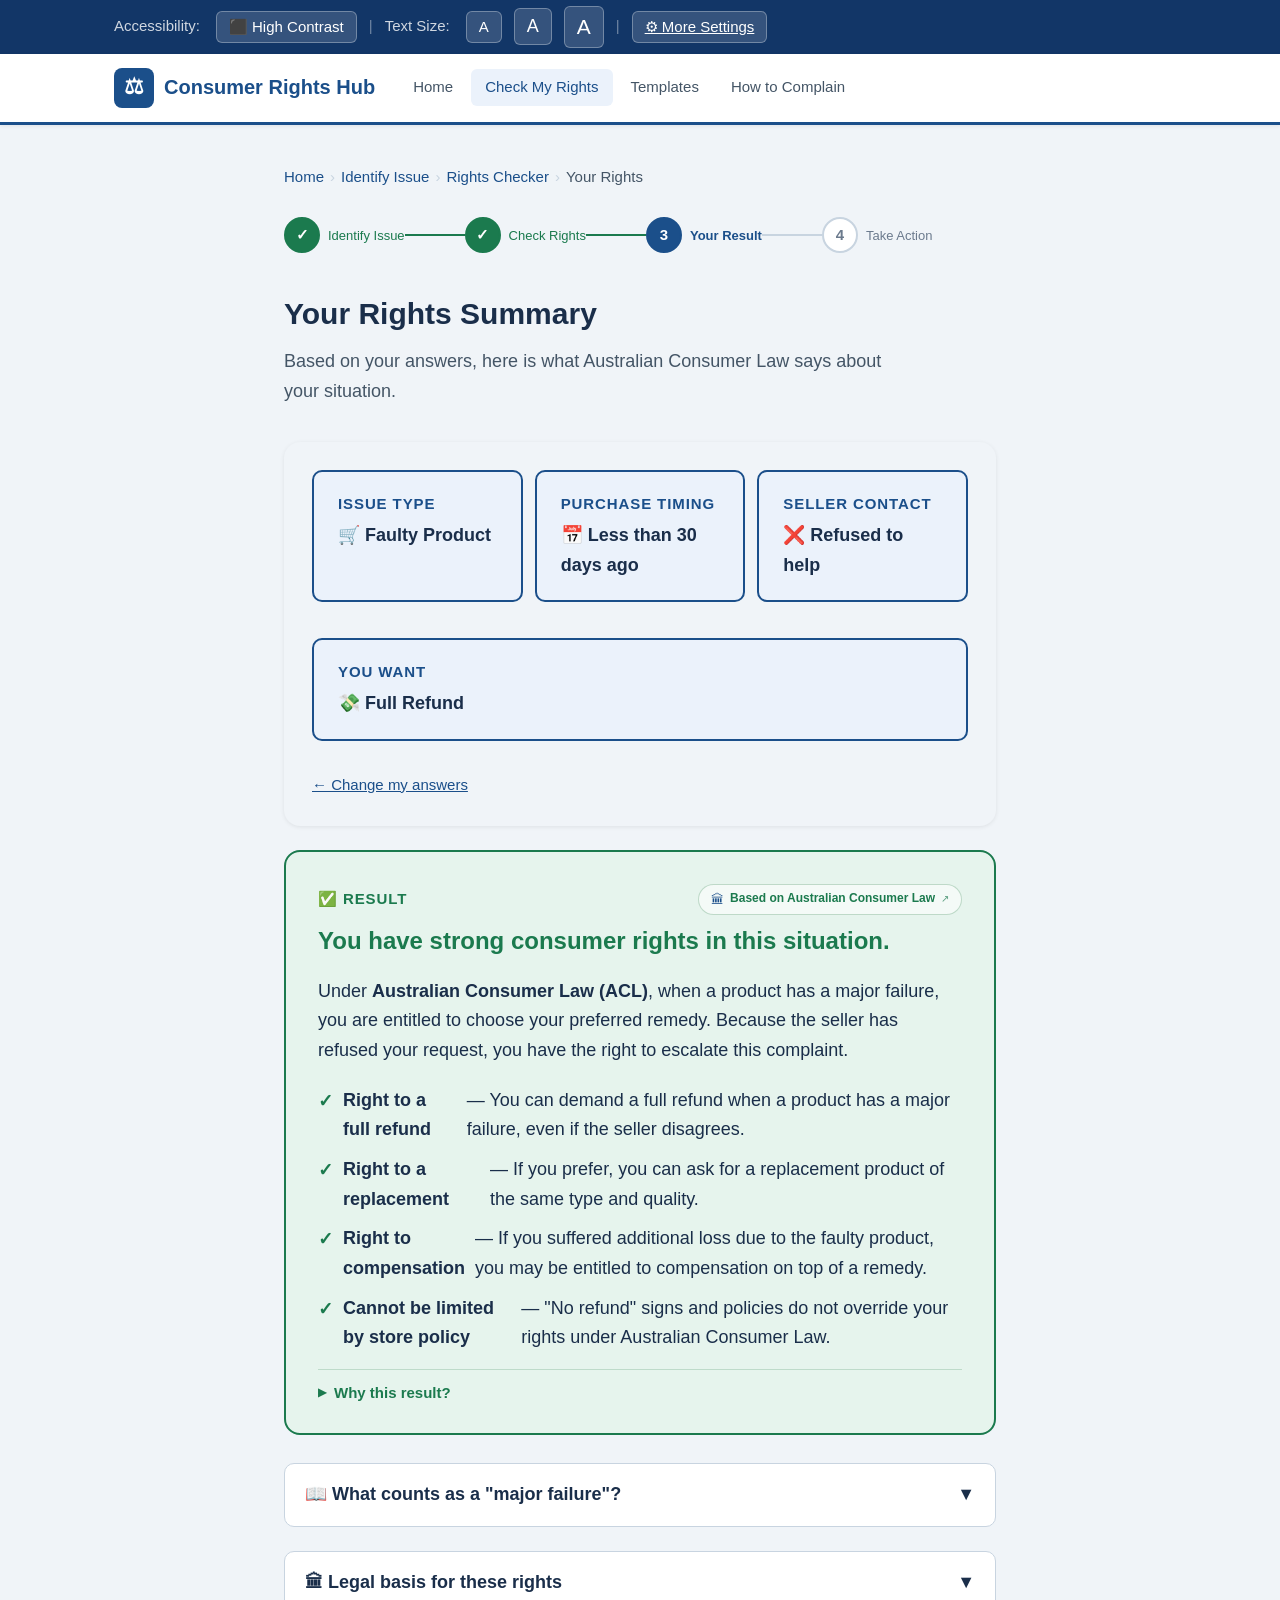
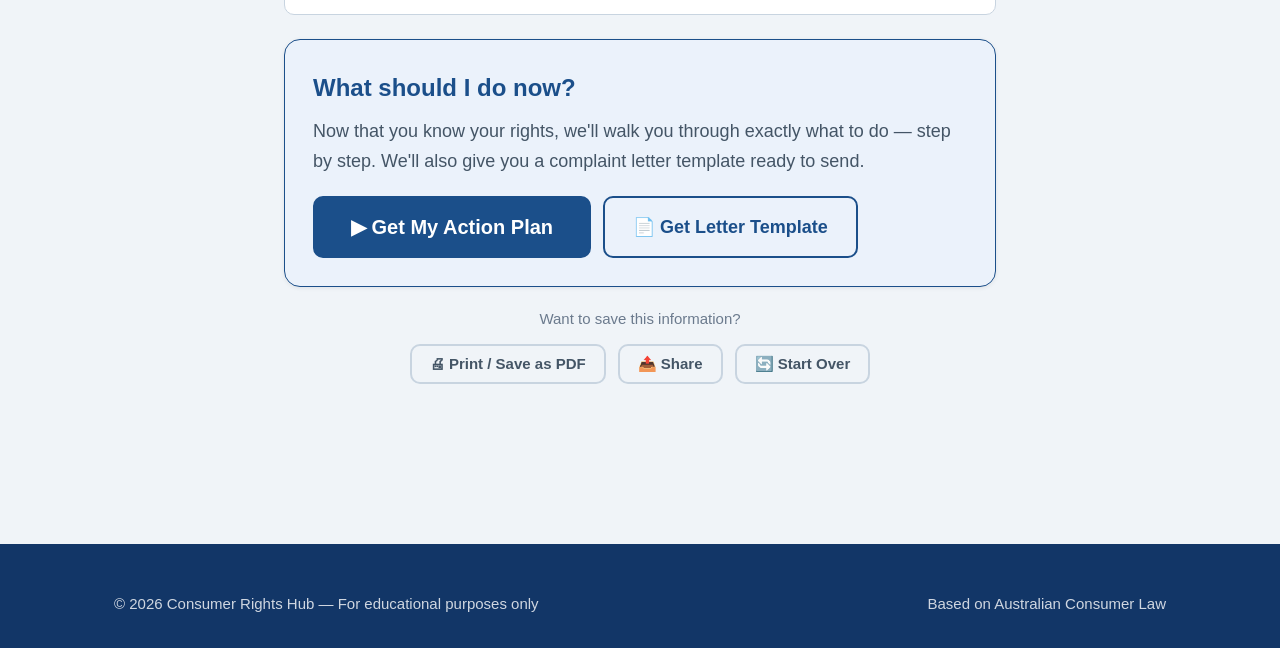
==== prototype/result.html @ 1df9ab6d "Changes to be committed: 	modified:   .DS_Store 	new file:   prototype/.DS_Store 	renamed:    access" ====
<!DOCTYPE html>
<html lang="en">
<head>
  <meta charset="UTF-8" />
  <meta name="viewport" content="width=device-width, initial-scale=1.0" />
  <title>Your Rights — Consumer Rights Hub</title>
  <link rel="stylesheet" href="css/style.css" />
</head>
<body>

<a class="skip-link" href="#main-content">Skip to main content</a>

<!-- Accessibility Bar -->
<div class="a11y-bar" role="toolbar" aria-label="Accessibility settings">
  <div class="inner">
    <span class="label">Accessibility:</span>
    <button class="a11y-btn" id="btn-contrast" onclick="toggleContrast()">⬛ High Contrast</button>
    <span class="a11y-separator" aria-hidden="true">|</span>
    <span class="label">Text Size:</span>
    <button class="a11y-btn" data-size="default" onclick="setTextSize('default')">A</button>
    <button class="a11y-btn" data-size="lg"      onclick="setTextSize('lg')" style="font-size:18px">A</button>
    <button class="a11y-btn" data-size="xl"      onclick="setTextSize('xl')" style="font-size:21px">A</button>
    <span class="a11y-separator" aria-hidden="true">|</span>
    <a class="a11y-btn" href="accessibility.html">⚙ More Settings</a>
  </div>
</div>

<!-- Header -->
<header class="site-header" role="banner">
  <div class="inner">
    <a class="site-logo" href="index.html" aria-label="Consumer Rights Hub home">
      <div class="logo-icon" aria-hidden="true">⚖</div>
      Consumer Rights Hub
    </a>
    <nav class="site-nav" role="navigation" aria-label="Main navigation">
      <a href="index.html">Home</a>
      <a href="issue-classifier.html" class="active">Check My Rights</a>
      <a href="templates.html">Templates</a>
      <a href="complaint-pathway.html">How to Complain</a>
    </nav>
  </div>
</header>

<main id="main-content">
  <div class="page-wrap narrow">

    <!-- Breadcrumb -->
    <nav class="breadcrumb" aria-label="Breadcrumb">
      <a href="index.html">Home</a>
      <span class="sep" aria-hidden="true">›</span>
      <a href="issue-classifier.html">Identify Issue</a>
      <span class="sep" aria-hidden="true">›</span>
      <a href="rights-checker.html">Rights Checker</a>
      <span class="sep" aria-hidden="true">›</span>
      <span class="current" aria-current="page">Your Rights</span>
    </nav>

    <!-- Flow Steps -->
    <div class="step-row" role="list" aria-label="Progress steps">
      <div class="step-item" role="listitem">
        <div class="step-circle done" aria-label="Step 1 completed">✓</div>
        <span class="step-label done">Identify Issue</span>
      </div>
      <div class="step-connector done" aria-hidden="true"></div>
      <div class="step-item" role="listitem">
        <div class="step-circle done" aria-label="Step 2 completed">✓</div>
        <span class="step-label done">Check Rights</span>
      </div>
      <div class="step-connector done" aria-hidden="true"></div>
      <div class="step-item" role="listitem">
        <div class="step-circle active" aria-label="Step 3, current: Your Result">3</div>
        <span class="step-label active">Your Result</span>
      </div>
      <div class="step-connector" aria-hidden="true"></div>
      <div class="step-item" role="listitem">
        <div class="step-circle" aria-label="Step 4: Take Action">4</div>
        <span class="step-label">Take Action</span>
      </div>
    </div>

    <!-- Page Title -->
    <h1 class="page-title">Your Rights Summary</h1>
    <p class="page-subtitle">Based on your answers, here is what Australian Consumer Law says about your situation.</p>

    <!-- Your Selections Summary -->
    <div class="card mb-3" style="border:none; background:var(--bg);" aria-label="Summary of your answers">
      <div style="display:flex; gap:12px; flex-wrap:wrap;">
        <div class="highlight-box" style="flex:1; min-width:160px;">
          <div class="hb-label">Issue Type</div>
          <div class="hb-value">🛒 Faulty Product</div>
        </div>
        <div class="highlight-box" style="flex:1; min-width:160px;">
          <div class="hb-label">Purchase Timing</div>
          <div class="hb-value">📅 Less than 30 days ago</div>
        </div>
        <div class="highlight-box" style="flex:1; min-width:160px;">
          <div class="hb-label">Seller Contact</div>
          <div class="hb-value">❌ Refused to help</div>
        </div>
        <div class="highlight-box" style="flex:1; min-width:160px;">
          <div class="hb-label">You Want</div>
          <div class="hb-value">💸 Full Refund</div>
        </div>
      </div>
      <p style="font-size:var(--font-sm); color:var(--text-muted); margin-top:8px;">
        <a href="rights-checker.html" style="color:var(--primary);">← Change my answers</a>
      </p>
    </div>

    <!-- Main Result Box -->
    <div class="result-box" role="region" aria-label="Your rights result">
      <div style="display:flex; align-items:center; justify-content:space-between; flex-wrap:wrap; gap:10px; margin-bottom:6px;">
        <div class="result-label" aria-hidden="true" style="margin-bottom:0;">✅ Result</div>
        <a href="https://www.accc.gov.au/consumers/consumer-rights-guarantees/repairs-replacements-refunds"
           target="_blank"
           rel="noopener noreferrer"
           aria-label="View Australian Consumer Law on the ACCC official website (opens in new tab)"
           style="display:flex; align-items:center; gap:6px; background:rgba(255,255,255,0.55); border:1px solid rgba(30,120,60,0.25); border-radius:20px; padding:4px 12px; text-decoration:none; transition: background .2s;"
           onmouseover="this.style.background='rgba(255,255,255,0.9)'"
           onmouseout="this.style.background='rgba(255,255,255,0.55)'">
          <span style="font-size:13px;">🏛</span>
          <span style="font-size:12px; font-weight:600; color:var(--success);">Based on Australian Consumer Law</span>
          <span style="font-size:10px; color:var(--success); opacity:0.7;">↗</span>
        </a>
      </div>

      <div class="result-title">You have strong consumer rights in this situation.</div>
      <p style="color:var(--text-primary); margin-bottom:20px;">
        Under <strong>Australian Consumer Law (ACL)</strong>, when a product has a major failure, you are entitled to choose your preferred remedy.
        Because the seller has refused your request, you have the right to escalate this complaint.
      </p>
      <ul class="result-rights" aria-label="Your specific rights">
        <li>
          <strong>Right to a full refund</strong> — You can demand a full refund when a product has a major failure, even if the seller disagrees.
        </li>
        <li>
          <strong>Right to a replacement</strong> — If you prefer, you can ask for a replacement product of the same type and quality.
        </li>
        <li>
          <strong>Right to compensation</strong> — If you suffered additional loss due to the faulty product, you may be entitled to compensation on top of a remedy.
        </li>
        <li>
          <strong>Cannot be limited by store policy</strong> — "No refund" signs and policies do not override your rights under Australian Consumer Law.
        </li>
      </ul>

      <!-- Why this result? -->
      <div style="margin-top:16px; border-top:1px solid rgba(30,120,60,0.2); padding-top:14px;">
        <button
          id="why-toggle"
          onclick="toggleWhy()"
          aria-expanded="false"
          aria-controls="why-body"
          style="background:none; border:none; cursor:pointer; display:flex; align-items:center; gap:8px; font-size:var(--font-sm); font-weight:600; color:var(--success); padding:0;">
          <span id="why-chevron" style="font-size:11px; transition:transform .2s;">▶</span>
          Why this result?
        </button>
        <div id="why-body" style="display:none; margin-top:12px; font-size:var(--font-sm); color:var(--text-secondary); display:none; flex-direction:column; gap:8px;">
          <p>This result is based on three things you told us:</p>
          <ul style="padding-left:18px; display:flex; flex-direction:column; gap:6px;">
            <li><strong>Recent purchase</strong> — Products bought within 30 days carry the strongest consumer protections under ACL.</li>
            <li><strong>Major failure</strong> — A product that stops working or is defective qualifies as a major failure, entitling you to choose your own remedy.</li>
            <li><strong>Seller refused</strong> — Once a business refuses a valid remedy request, you have the right to escalate to Fair Trading or a tribunal.</li>
          </ul>
          <p style="color:var(--text-muted); font-size:11px; margin-top:4px;">
            Australian Consumer Law is federal law and applies equally in every state and territory.
          </p>
        </div>
      </div>
    </div>

    <!-- What Counts as a "Major Failure"? Accordion -->
    <div class="accordion-item mb-3">
      <div class="accordion-header" tabindex="0" role="button" aria-expanded="false" aria-controls="accordion-major">
        <span>📖 What counts as a "major failure"?</span>
        <span class="chevron" aria-hidden="true">▼</span>
      </div>
      <div class="accordion-body" id="accordion-major">
        <p style="margin-bottom:12px;">Under Australian Consumer Law, a product has a <strong>major failure</strong> if:</p>
        <ul style="padding-left:20px; display:flex; flex-direction:column; gap:8px; color:var(--text-secondary);">
          <li>A reasonable person would not have bought it if they knew about the problem</li>
          <li>It is significantly different from the description or sample</li>
          <li>It is substantially unfit for its purpose and cannot easily be fixed</li>
          <li>It is unsafe</li>
        </ul>
        <p style="margin-top:12px; color:var(--text-muted); font-size:var(--font-sm);">
          Source: Competition and Consumer Act 2010, Schedule 2, Section 260
        </p>
      </div>
    </div>

    <!-- Legal Source Reference -->
    <div class="accordion-item mb-3">
      <div class="accordion-header" tabindex="0" role="button" aria-expanded="false" aria-controls="accordion-legal">
        <span>🏛 Legal basis for these rights</span>
        <span class="chevron" aria-hidden="true">▼</span>
      </div>
      <div class="accordion-body" id="accordion-legal">
        <p style="margin-bottom:12px;">Your rights come from the following legislation:</p>
        <ul style="padding-left:20px; display:flex; flex-direction:column; gap:8px; color:var(--text-secondary);">
          <li><strong>Australian Consumer Law (ACL)</strong> — Consumer guarantees for goods: Sections 51–64</li>
          <li><strong>Remedy rights:</strong> Sections 259–267 — Right to repair, replacement, or refund</li>
          <li><strong>No exclusion of consumer guarantees</strong> — Section 64A: Any term purporting to limit or exclude ACL rights is void</li>
        </ul>
        <div class="alert alert-info mt-3" role="note">
          <div class="alert-icon" aria-hidden="true">ℹ️</div>
          <div class="alert-body">
            <p>This is general information. For specific legal advice, contact the <strong>ACCC</strong>, your state's <strong>Fair Trading office</strong>, or a qualified lawyer.</p>
          </div>
        </div>
      </div>
    </div>

    <!-- What to Do Next CTA -->
    <div class="card" style="background: var(--primary-light); border-color: var(--primary);" role="region" aria-label="Next steps prompt">
      <h2 style="font-size:var(--font-xl); font-weight:700; margin-bottom:10px; color:var(--primary);">
        What should I do now?
      </h2>
      <p style="margin-bottom:20px; color:var(--text-secondary);">
        Now that you know your rights, we'll walk you through exactly what to do — step by step. We'll also give you a complaint letter template ready to send.
      </p>
      <div class="flex-gap">
        <a href="action.html" class="btn btn-primary btn-lg">
          ▶ Get My Action Plan
        </a>
        <a href="templates.html" class="btn btn-outline">
          📄 Get Letter Template
        </a>
      </div>
    </div>

    <!-- Share / Save -->
    <div style="margin-top:20px; text-align:center;">
      <p style="color:var(--text-muted); font-size:var(--font-sm); margin-bottom:12px;">Want to save this information?</p>
      <div class="flex-gap" style="justify-content:center;">
        <button class="btn btn-ghost btn-sm" onclick="window.print()" aria-label="Print this page">🖨 Print / Save as PDF</button>
        <button class="btn btn-ghost btn-sm" aria-label="Share this result">📤 Share</button>
        <a href="issue-classifier.html" class="btn btn-ghost btn-sm" aria-label="Start over with a new issue">🔄 Start Over</a>
      </div>
    </div>

  </div>
</main>

<!-- Footer -->
<footer class="site-footer" role="contentinfo">
  <div class="inner">
    <div class="footer-bottom" style="border-top:none;padding-top:0;">
      <span>© 2026 Consumer Rights Hub — For educational purposes only</span>
      <span>Based on Australian Consumer Law</span>
    </div>
  </div>
</footer>

<script src="js/main.js"></script>
<script>
  function toggleWhy() {
    const body    = document.getElementById('why-body');
    const chevron = document.getElementById('why-chevron');
    const btn     = document.getElementById('why-toggle');
    const open    = body.style.display === 'flex';
    body.style.display    = open ? 'none' : 'flex';
    chevron.style.transform = open ? 'rotate(0deg)' : 'rotate(90deg)';
    btn.setAttribute('aria-expanded', String(!open));
  }
</script>
</body>
</html>
---- prototype/css/style.css ----
/* ============================================================
   Consumer Rights Hub — Shared Design System
   COMP9511 Assignment 2 Prototype
   ============================================================ */

/* ---------- CSS Variables (Default Theme) ---------- */
:root {
  --primary:         #1B4F8A;
  --primary-dark:    #123667;
  --primary-light:   #EBF2FB;
  --success:         #1B7A4E;
  --success-light:   #E6F4ED;
  --warning:         #C85000;
  --warning-light:   #FFF3E6;
  --error:           #C62828;
  --error-light:     #FFEBEE;
  --accent:          #F4A600;

  --text-primary:    #1A2E4A;
  --text-secondary:  #445566;
  --text-muted:      #6B7A8D;
  --border:          #C8D4E0;
  --bg:              #F0F4F8;
  --bg-card:         #FFFFFF;
  --white:           #FFFFFF;

  --radius:          10px;
  --radius-lg:       16px;
  --shadow-sm:       0 1px 4px rgba(0,0,0,.08);
  --shadow-md:       0 4px 16px rgba(0,0,0,.10);
  --shadow-lg:       0 8px 32px rgba(0,0,0,.12);

  --font-base:       18px;
  --font-sm:         15px;
  --font-lg:         20px;
  --font-xl:         24px;
  --font-2xl:        30px;
  --font-3xl:        38px;

  --transition:      .2s ease;
}

/* ---------- High Contrast Theme ---------- */
body.high-contrast {
  --primary:         #003080;
  --primary-dark:    #001A50;
  --primary-light:   #C5D8FF;
  --success:         #005A30;
  --success-light:   #B6E6CC;
  --text-primary:    #000000;
  --text-secondary:  #111111;
  --text-muted:      #333333;
  --border:          #000000;
  --bg:              #FFFFFF;
  --bg-card:         #FFFFFF;
}

/* ---------- Large Text Theme ---------- */
body.text-lg {
  --font-base:  21px;
  --font-sm:    18px;
  --font-lg:    23px;
  --font-xl:    27px;
  --font-2xl:   34px;
  --font-3xl:   44px;
}

body.text-xl {
  --font-base:  25px;
  --font-sm:    21px;
  --font-lg:    27px;
  --font-xl:    32px;
  --font-2xl:   40px;
  --font-3xl:   52px;
}

/* ---------- Reset & Base ---------- */
*, *::before, *::after { box-sizing: border-box; margin: 0; padding: 0; }

body {
  font-family: -apple-system, BlinkMacSystemFont, 'Segoe UI', Roboto,
               'Helvetica Neue', Arial, sans-serif;
  font-size: var(--font-base);
  line-height: 1.65;
  color: var(--text-primary);
  background: var(--bg);
}

a { color: var(--primary); text-decoration: underline; }
a:hover { color: var(--primary-dark); }
a:focus-visible {
  outline: 3px solid var(--accent);
  outline-offset: 3px;
  border-radius: 3px;
}

img { max-width: 100%; display: block; }

/* ---------- Accessibility Bar ---------- */
.a11y-bar {
  background: var(--primary-dark);
  color: #fff;
  font-size: var(--font-sm);
  padding: 6px 0;
}
.a11y-bar .inner {
  max-width: 1100px;
  margin: 0 auto;
  padding: 0 24px;
  display: flex;
  align-items: center;
  gap: 12px;
  flex-wrap: wrap;
}
.a11y-bar .label { opacity: .8; margin-right: 4px; }
.a11y-bar .spacer { flex: 1; }

.a11y-btn {
  background: rgba(255,255,255,.15);
  border: 1px solid rgba(255,255,255,.3);
  color: #fff;
  border-radius: 6px;
  padding: 3px 12px;
  cursor: pointer;
  font-size: var(--font-sm);
  transition: background var(--transition);
  line-height: 1.6;
}
.a11y-btn:hover, .a11y-btn.active { background: rgba(255,255,255,.30); }
.a11y-btn:focus-visible {
  outline: 2px solid var(--accent);
  outline-offset: 2px;
}
.a11y-separator { color: rgba(255,255,255,.4); }

/* ---------- Header / Nav ---------- */
.site-header {
  background: var(--white);
  border-bottom: 3px solid var(--primary);
  box-shadow: var(--shadow-sm);
  position: sticky;
  top: 0;
  z-index: 100;
}
.site-header .inner {
  max-width: 1100px;
  margin: 0 auto;
  padding: 0 24px;
  display: flex;
  align-items: center;
  height: 68px;
  gap: 24px;
}
.site-logo {
  display: flex;
  align-items: center;
  gap: 10px;
  text-decoration: none;
  color: var(--primary);
  font-weight: 700;
  font-size: var(--font-lg);
  flex-shrink: 0;
}
.site-logo .logo-icon {
  width: 40px;
  height: 40px;
  background: var(--primary);
  border-radius: 8px;
  display: flex;
  align-items: center;
  justify-content: center;
  color: white;
  font-size: 22px;
  font-weight: 900;
}
.site-nav {
  display: flex;
  align-items: center;
  gap: 4px;
  flex: 1;
}
.site-nav a {
  text-decoration: none;
  color: var(--text-secondary);
  font-size: var(--font-sm);
  padding: 6px 14px;
  border-radius: 6px;
  transition: all var(--transition);
  font-weight: 500;
}
.site-nav a:hover, .site-nav a.active {
  background: var(--primary-light);
  color: var(--primary);
}
.header-cta {
  background: var(--primary);
  color: #fff !important;
  border-radius: 8px;
  padding: 9px 20px !important;
  font-weight: 600 !important;
  font-size: var(--font-sm) !important;
  transition: background var(--transition) !important;
}
.header-cta:hover { background: var(--primary-dark) !important; }

/* ---------- Page Layout ---------- */
.page-wrap {
  max-width: 1100px;
  margin: 0 auto;
  padding: 40px 24px 80px;
}
.page-wrap.narrow { max-width: 760px; }

/* ---------- Breadcrumb ---------- */
.breadcrumb {
  display: flex;
  align-items: center;
  gap: 6px;
  font-size: var(--font-sm);
  color: var(--text-muted);
  margin-bottom: 28px;
  flex-wrap: wrap;
}
.breadcrumb a { color: var(--primary); text-decoration: none; }
.breadcrumb a:hover { text-decoration: underline; }
.breadcrumb .sep { color: var(--border); }
.breadcrumb .current { color: var(--text-secondary); font-weight: 500; }

/* ---------- Page Title ---------- */
.page-title { font-size: var(--font-2xl); font-weight: 700; color: var(--text-primary); margin-bottom: 8px; }
.page-subtitle { font-size: var(--font-base); color: var(--text-secondary); margin-bottom: 36px; max-width: 600px; }

/* ---------- Buttons ---------- */
.btn {
  display: inline-flex;
  align-items: center;
  gap: 8px;
  font-size: var(--font-base);
  font-weight: 600;
  padding: 13px 28px;
  border-radius: var(--radius);
  border: 2px solid transparent;
  cursor: pointer;
  text-decoration: none;
  transition: all var(--transition);
  line-height: 1.3;
}
.btn:focus-visible { outline: 3px solid var(--accent); outline-offset: 3px; }

.btn-primary {
  background: var(--primary);
  color: #fff;
  border-color: var(--primary);
}
.btn-primary:hover { background: var(--primary-dark); border-color: var(--primary-dark); color: #fff; }

.btn-success {
  background: var(--success);
  color: #fff;
  border-color: var(--success);
}
.btn-success:hover { background: #145D3A; border-color: #145D3A; color: #fff; }

.btn-outline {
  background: transparent;
  color: var(--primary);
  border-color: var(--primary);
}
.btn-outline:hover { background: var(--primary-light); color: var(--primary-dark); }

.btn-ghost {
  background: transparent;
  color: var(--text-secondary);
  border-color: var(--border);
}
.btn-ghost:hover { background: var(--bg); color: var(--text-primary); }

.btn-lg { padding: 16px 36px; font-size: var(--font-lg); }
.btn-sm { padding: 8px 18px; font-size: var(--font-sm); }
.btn-full { width: 100%; justify-content: center; }

/* ---------- Cards ---------- */
.card {
  background: var(--bg-card);
  border: 1px solid var(--border);
  border-radius: var(--radius-lg);
  padding: 28px;
  box-shadow: var(--shadow-sm);
}
.card-hover {
  cursor: pointer;
  transition: all var(--transition);
}
.card-hover:hover {
  border-color: var(--primary);
  box-shadow: var(--shadow-md);
  transform: translateY(-2px);
}
.card-hover:focus-within {
  outline: 3px solid var(--accent);
  border-color: var(--primary);
}

/* ---------- Grid ---------- */
.grid-2 { display: grid; grid-template-columns: repeat(2, 1fr); gap: 20px; }
.grid-3 { display: grid; grid-template-columns: repeat(3, 1fr); gap: 20px; }
.grid-4 { display: grid; grid-template-columns: repeat(4, 1fr); gap: 20px; }

@media (max-width: 900px) {
  .grid-4 { grid-template-columns: repeat(2, 1fr); }
  .grid-3 { grid-template-columns: repeat(2, 1fr); }
}
@media (max-width: 600px) {
  .grid-4, .grid-3, .grid-2 { grid-template-columns: 1fr; }
}

/* ---------- Progress Bar ---------- */
.progress-wrap {
  margin-bottom: 36px;
}
.progress-label {
  display: flex;
  justify-content: space-between;
  font-size: var(--font-sm);
  color: var(--text-muted);
  margin-bottom: 8px;
}
.progress-track {
  height: 8px;
  background: var(--border);
  border-radius: 99px;
  overflow: hidden;
}
.progress-fill {
  height: 100%;
  background: var(--primary);
  border-radius: 99px;
  transition: width .4s ease;
}

/* ---------- Step Indicators ---------- */
.step-row {
  display: flex;
  align-items: center;
  gap: 0;
  margin-bottom: 36px;
  overflow-x: auto;
}
.step-item {
  display: flex;
  align-items: center;
  gap: 8px;
  flex-shrink: 0;
}
.step-circle {
  width: 36px;
  height: 36px;
  border-radius: 50%;
  border: 2px solid var(--border);
  background: var(--white);
  display: flex;
  align-items: center;
  justify-content: center;
  font-weight: 700;
  font-size: var(--font-sm);
  color: var(--text-muted);
  transition: all var(--transition);
  flex-shrink: 0;
}
.step-circle.done {
  background: var(--success);
  border-color: var(--success);
  color: white;
}
.step-circle.active {
  background: var(--primary);
  border-color: var(--primary);
  color: white;
}
.step-label { font-size: 13px; color: var(--text-muted); font-weight: 500; white-space: nowrap; }
.step-label.active { color: var(--primary); font-weight: 600; }
.step-label.done { color: var(--success); }
.step-connector {
  flex: 1;
  height: 2px;
  background: var(--border);
  min-width: 24px;
  max-width: 60px;
}
.step-connector.done { background: var(--success); }

/* ---------- Radio / Choice Cards ---------- */
.choice-list { display: flex; flex-direction: column; gap: 12px; }

.choice-item {
  display: flex;
  align-items: flex-start;
  gap: 16px;
  background: var(--white);
  border: 2px solid var(--border);
  border-radius: var(--radius);
  padding: 16px 20px;
  cursor: pointer;
  transition: all var(--transition);
}
.choice-item:hover { border-color: var(--primary); background: var(--primary-light); }
.choice-item.selected {
  border-color: var(--primary);
  background: var(--primary-light);
}
.choice-item input[type="radio"] {
  margin-top: 3px;
  width: 20px;
  height: 20px;
  accent-color: var(--primary);
  cursor: pointer;
  flex-shrink: 0;
}
.choice-text .title { font-weight: 600; color: var(--text-primary); }
.choice-text .desc { font-size: var(--font-sm); color: var(--text-secondary); margin-top: 2px; }

/* ---------- Issue Category Cards ---------- */
.issue-card {
  background: var(--white);
  border: 2px solid var(--border);
  border-radius: var(--radius-lg);
  padding: 28px 20px;
  text-align: center;
  cursor: pointer;
  transition: all var(--transition);
  text-decoration: none;
  color: var(--text-primary);
  display: flex;
  flex-direction: column;
  align-items: center;
  gap: 12px;
}
.issue-card:hover {
  border-color: var(--primary);
  box-shadow: var(--shadow-md);
  transform: translateY(-3px);
  color: var(--primary);
}
.issue-card.selected {
  border-color: var(--primary);
  background: var(--primary-light);
}
.issue-card .icon {
  font-size: 40px;
  line-height: 1;
}
.issue-card .name { font-weight: 700; font-size: var(--font-base); }
.issue-card .hint { font-size: var(--font-sm); color: var(--text-muted); line-height: 1.4; }

/* ---------- Alert / Notice Boxes ---------- */
.alert {
  border-radius: var(--radius);
  padding: 16px 20px;
  display: flex;
  gap: 14px;
  align-items: flex-start;
}
.alert-icon { font-size: 22px; flex-shrink: 0; line-height: 1.3; }
.alert-body .alert-title { font-weight: 700; margin-bottom: 4px; }
.alert-info    { background: var(--primary-light); border: 1px solid #B0CAF0; color: var(--primary-dark); }
.alert-success { background: var(--success-light); border: 1px solid #A8D8B8; color: #0D4A2E; }
.alert-warning { background: var(--warning-light); border: 1px solid #F5C890; color: #7A2E00; }
.alert-error   { background: var(--error-light);   border: 1px solid #F5A8A8; color: #7A0000; }

/* ---------- Result / Summary Box ---------- */
.result-box {
  background: var(--success-light);
  border: 2px solid var(--success);
  border-radius: var(--radius-lg);
  padding: 32px;
  margin-bottom: 28px;
}
.result-box .result-label {
  font-size: var(--font-sm);
  font-weight: 700;
  text-transform: uppercase;
  letter-spacing: .06em;
  color: var(--success);
  margin-bottom: 8px;
}
.result-box .result-title {
  font-size: var(--font-xl);
  font-weight: 700;
  color: var(--success);
  margin-bottom: 16px;
}
.result-box .result-rights { list-style: none; display: flex; flex-direction: column; gap: 10px; }
.result-box .result-rights li {
  display: flex;
  gap: 10px;
  align-items: flex-start;
  color: var(--text-primary);
}
.result-box .result-rights li::before {
  content: "✓";
  color: var(--success);
  font-weight: 700;
  font-size: 18px;
  flex-shrink: 0;
  margin-top: 1px;
}

/* ---------- Action Steps ---------- */
.action-steps { display: flex; flex-direction: column; gap: 20px; }
.action-step {
  display: flex;
  gap: 20px;
  background: var(--white);
  border: 1px solid var(--border);
  border-radius: var(--radius-lg);
  padding: 24px;
  position: relative;
}
.action-step.current { border-color: var(--primary); border-width: 2px; }
.action-step.done { border-color: var(--success); opacity: .75; }
.step-num {
  width: 44px;
  height: 44px;
  background: var(--primary);
  color: white;
  font-size: var(--font-lg);
  font-weight: 700;
  border-radius: 50%;
  display: flex;
  align-items: center;
  justify-content: center;
  flex-shrink: 0;
}
.action-step.done .step-num { background: var(--success); }
.step-body { flex: 1; }
.step-body h3 { font-size: var(--font-lg); font-weight: 700; margin-bottom: 6px; }
.step-body p { color: var(--text-secondary); margin-bottom: 14px; }
.step-tag {
  display: inline-block;
  font-size: 12px;
  font-weight: 700;
  text-transform: uppercase;
  letter-spacing: .05em;
  padding: 3px 10px;
  border-radius: 99px;
  margin-bottom: 10px;
}
.step-tag.recommended { background: #FFF3CD; color: #7A4F00; }
.step-tag.required    { background: var(--primary-light); color: var(--primary); }
.step-tag.completed   { background: var(--success-light); color: var(--success); }

/* ---------- Template Cards ---------- */
.template-card {
  background: var(--white);
  border: 1px solid var(--border);
  border-radius: var(--radius-lg);
  overflow: hidden;
  transition: all var(--transition);
}
.template-card:hover { box-shadow: var(--shadow-md); transform: translateY(-2px); }
.template-preview {
  background: #F8F9FA;
  border-bottom: 1px solid var(--border);
  padding: 24px;
  min-height: 140px;
  display: flex;
  align-items: center;
  justify-content: center;
}
.template-preview .doc-lines { width: 100%; }
.doc-line {
  height: 10px;
  background: #D0D8E0;
  border-radius: 4px;
  margin-bottom: 8px;
}
.doc-line.title { height: 14px; width: 60%; background: #B0BCC8; }
.doc-line.short { width: 45%; }
.doc-line.mid { width: 72%; }
.template-info { padding: 20px; }
.template-info h3 { font-size: var(--font-base); font-weight: 700; margin-bottom: 6px; }
.template-info p { font-size: var(--font-sm); color: var(--text-secondary); margin-bottom: 16px; }
.template-actions { display: flex; gap: 10px; }

/* ---------- Timeline / Pathway ---------- */
.pathway { display: flex; flex-direction: column; gap: 0; position: relative; }
.pathway::before {
  content: '';
  position: absolute;
  left: 27px;
  top: 54px;
  bottom: 54px;
  width: 2px;
  background: var(--border);
  z-index: 0;
}
.pathway-step {
  display: flex;
  gap: 20px;
  position: relative;
  z-index: 1;
  margin-bottom: 12px;
}
.pathway-icon {
  width: 56px;
  height: 56px;
  border-radius: 50%;
  border: 3px solid var(--primary);
  background: var(--white);
  display: flex;
  align-items: center;
  justify-content: center;
  font-size: 24px;
  flex-shrink: 0;
  z-index: 1;
}
.pathway-icon.active { background: var(--primary); }
.pathway-content {
  flex: 1;
  background: var(--white);
  border: 1px solid var(--border);
  border-radius: var(--radius-lg);
  overflow: hidden;
  margin-bottom: 28px;
}
.pathway-header {
  padding: 18px 24px;
  display: flex;
  align-items: center;
  justify-content: space-between;
  cursor: pointer;
  gap: 12px;
}
.pathway-header:hover { background: var(--bg); }
.pathway-header h3 { font-size: var(--font-lg); font-weight: 700; }
.pathway-body { padding: 0 24px 24px; border-top: 1px solid var(--border); }
.pathway-body.hidden { display: none; }

/* ---------- Accordion ---------- */
.accordion-item {
  background: var(--white);
  border: 1px solid var(--border);
  border-radius: var(--radius);
  overflow: hidden;
  margin-bottom: 10px;
}
.accordion-header {
  padding: 16px 20px;
  cursor: pointer;
  display: flex;
  justify-content: space-between;
  align-items: center;
  font-weight: 600;
  transition: background var(--transition);
}
.accordion-header:hover { background: var(--bg); }
.accordion-header .chevron { font-size: 18px; transition: transform var(--transition); }
.accordion-header.open .chevron { transform: rotate(180deg); }
.accordion-body { padding: 0 20px 20px; display: none; }
.accordion-body.open { display: block; }

/* ---------- Accessibility Settings Page ---------- */
.settings-section { margin-bottom: 36px; }
.settings-section h2 {
  font-size: var(--font-lg);
  font-weight: 700;
  margin-bottom: 16px;
  padding-bottom: 10px;
  border-bottom: 2px solid var(--border);
}
.setting-row {
  display: flex;
  align-items: center;
  justify-content: space-between;
  padding: 16px 0;
  border-bottom: 1px solid var(--bg);
  gap: 20px;
}
.setting-label { font-weight: 600; }
.setting-desc { font-size: var(--font-sm); color: var(--text-muted); margin-top: 2px; }
.toggle-switch {
  position: relative;
  display: inline-block;
  width: 52px;
  height: 28px;
  flex-shrink: 0;
}
.toggle-switch input { opacity: 0; width: 0; height: 0; }
.toggle-slider {
  position: absolute;
  cursor: pointer;
  inset: 0;
  background: var(--border);
  border-radius: 99px;
  transition: .3s;
}
.toggle-slider::before {
  content: '';
  position: absolute;
  width: 20px;
  height: 20px;
  left: 4px;
  bottom: 4px;
  background: white;
  border-radius: 50%;
  transition: .3s;
}
.toggle-switch input:checked + .toggle-slider { background: var(--primary); }
.toggle-switch input:checked + .toggle-slider::before { transform: translateX(24px); }
.font-size-btns { display: flex; gap: 8px; }
.font-size-btn {
  padding: 6px 16px;
  border: 2px solid var(--border);
  border-radius: 8px;
  background: var(--white);
  cursor: pointer;
  font-weight: 600;
  transition: all var(--transition);
}
.font-size-btn.active, .font-size-btn:hover {
  border-color: var(--primary);
  background: var(--primary-light);
  color: var(--primary);
}

/* ---------- Hero (Homepage) ---------- */
.hero {
  background: linear-gradient(135deg, var(--primary-dark) 0%, var(--primary) 100%);
  color: white;
  padding: 72px 0 60px;
  margin-bottom: 0;
}
.hero .inner { max-width: 1100px; margin: 0 auto; padding: 0 24px; }
.hero-eyebrow {
  font-size: var(--font-sm);
  font-weight: 700;
  text-transform: uppercase;
  letter-spacing: .1em;
  opacity: .8;
  margin-bottom: 16px;
}
.hero h1 {
  font-size: var(--font-3xl);
  font-weight: 800;
  line-height: 1.15;
  margin-bottom: 20px;
  max-width: 640px;
}
.hero .sub {
  font-size: var(--font-lg);
  opacity: .9;
  max-width: 520px;
  margin-bottom: 36px;
  line-height: 1.55;
}
.hero-actions { display: flex; gap: 14px; flex-wrap: wrap; }
.btn-hero-primary {
  background: #fff;
  color: var(--primary);
  font-size: var(--font-base);
  font-weight: 700;
  padding: 15px 32px;
  border-radius: var(--radius);
  text-decoration: none;
  border: 2px solid transparent;
  transition: all var(--transition);
  display: inline-flex;
  align-items: center;
  gap: 8px;
}
.btn-hero-primary:hover { background: var(--primary-light); }
.btn-hero-outline {
  background: transparent;
  color: #fff;
  font-size: var(--font-base);
  font-weight: 600;
  padding: 15px 32px;
  border-radius: var(--radius);
  text-decoration: none;
  border: 2px solid rgba(255,255,255,.5);
  transition: all var(--transition);
  display: inline-flex;
  align-items: center;
  gap: 8px;
}
.btn-hero-outline:hover { border-color: white; background: rgba(255,255,255,.1); }

/* ---------- Section ---------- */
.section { padding: 56px 0; }
.section-inner { max-width: 1100px; margin: 0 auto; padding: 0 24px; }
.section-title { font-size: var(--font-xl); font-weight: 700; margin-bottom: 8px; }
.section-sub { font-size: var(--font-base); color: var(--text-secondary); margin-bottom: 36px; }
.section-bg { background: var(--white); }

/* ---------- How It Works ---------- */
.how-step { text-align: center; padding: 8px 16px; }
.how-step .num {
  width: 56px;
  height: 56px;
  background: var(--primary);
  color: white;
  font-size: var(--font-xl);
  font-weight: 800;
  border-radius: 50%;
  display: flex;
  align-items: center;
  justify-content: center;
  margin: 0 auto 16px;
}
.how-step h3 { font-size: var(--font-base); font-weight: 700; margin-bottom: 6px; }
.how-step p { font-size: var(--font-sm); color: var(--text-secondary); line-height: 1.55; }

/* ---------- Trust Bar ---------- */
.trust-bar {
  background: var(--white);
  border: 1px solid var(--border);
  border-radius: var(--radius);
  padding: 16px 24px;
  display: flex;
  align-items: center;
  gap: 16px;
  flex-wrap: wrap;
}
.trust-badge {
  display: flex;
  align-items: center;
  gap: 8px;
  font-size: var(--font-sm);
  color: var(--text-muted);
}
.trust-badge .icon { font-size: 20px; }
.trust-divider { width: 1px; height: 24px; background: var(--border); }

/* ---------- Tag / Chip ---------- */
.tag {
  display: inline-block;
  font-size: 13px;
  padding: 3px 12px;
  border-radius: 99px;
  font-weight: 600;
}
.tag-primary { background: var(--primary-light); color: var(--primary); }
.tag-success { background: var(--success-light); color: var(--success); }
.tag-warning { background: var(--warning-light); color: var(--warning); }

/* ---------- Footer ---------- */
.site-footer {
  background: var(--primary-dark);
  color: rgba(255,255,255,.8);
  padding: 48px 0 32px;
  margin-top: 80px;
}
.site-footer .inner {
  max-width: 1100px;
  margin: 0 auto;
  padding: 0 24px;
}
.footer-grid {
  display: grid;
  grid-template-columns: 2fr 1fr 1fr 1fr;
  gap: 40px;
  margin-bottom: 40px;
}
.footer-brand h2 { color: white; font-size: var(--font-lg); margin-bottom: 10px; }
.footer-brand p { font-size: var(--font-sm); line-height: 1.7; }
.footer-col h3 { color: white; font-size: var(--font-sm); font-weight: 700; text-transform: uppercase; letter-spacing: .05em; margin-bottom: 14px; }
.footer-col a {
  display: block;
  color: rgba(255,255,255,.7);
  font-size: var(--font-sm);
  text-decoration: none;
  margin-bottom: 8px;
  transition: color var(--transition);
}
.footer-col a:hover { color: white; }
.footer-bottom {
  border-top: 1px solid rgba(255,255,255,.15);
  padding-top: 24px;
  display: flex;
  justify-content: space-between;
  align-items: center;
  flex-wrap: wrap;
  gap: 12px;
  font-size: var(--font-sm);
}

@media (max-width: 768px) {
  .footer-grid { grid-template-columns: 1fr 1fr; }
  .hero h1 { font-size: var(--font-2xl); }
  .site-nav { display: none; }
}

/* ---------- Form Wizard Nav ---------- */
.wizard-nav {
  display: flex;
  justify-content: space-between;
  align-items: center;
  margin-top: 36px;
  padding-top: 24px;
  border-top: 1px solid var(--border);
}

/* ---------- Highlight Box ---------- */
.highlight-box {
  background: var(--primary-light);
  border: 2px solid var(--primary);
  border-radius: var(--radius);
  padding: 20px 24px;
  margin-bottom: 24px;
}
.highlight-box .hb-label {
  font-size: var(--font-sm);
  font-weight: 700;
  color: var(--primary);
  text-transform: uppercase;
  letter-spacing: .06em;
  margin-bottom: 4px;
}
.highlight-box .hb-value {
  font-size: var(--font-base);
  font-weight: 600;
  color: var(--text-primary);
}

/* ---------- Skip Link (Accessibility) ---------- */
.skip-link {
  position: absolute;
  top: -100px;
  left: 0;
  background: var(--accent);
  color: #000;
  padding: 12px 20px;
  font-weight: 700;
  z-index: 9999;
  border-radius: 0 0 8px 0;
  text-decoration: none;
  transition: top .2s;
}
.skip-link:focus { top: 0; }

/* ---------- Utilities ---------- */
.mt-0 { margin-top: 0; }
.mt-1 { margin-top: 8px; }
.mt-2 { margin-top: 16px; }
.mt-3 { margin-top: 24px; }
.mt-4 { margin-top: 36px; }
.mb-2 { margin-bottom: 16px; }
.mb-3 { margin-bottom: 24px; }
.mb-4 { margin-bottom: 36px; }
.text-center { text-align: center; }
.text-muted { color: var(--text-muted); }
.text-success { color: var(--success); }
.text-primary { color: var(--primary); }
.font-bold { font-weight: 700; }
.flex { display: flex; }
.flex-gap { display: flex; gap: 12px; flex-wrap: wrap; }
.items-center { align-items: center; }
.justify-between { justify-content: space-between; }
.sr-only {
  position: absolute;
  width: 1px; height: 1px;
  padding: 0; margin: -1px;
  overflow: hidden;
  clip: rect(0,0,0,0);
  white-space: nowrap;
  border: 0;
}
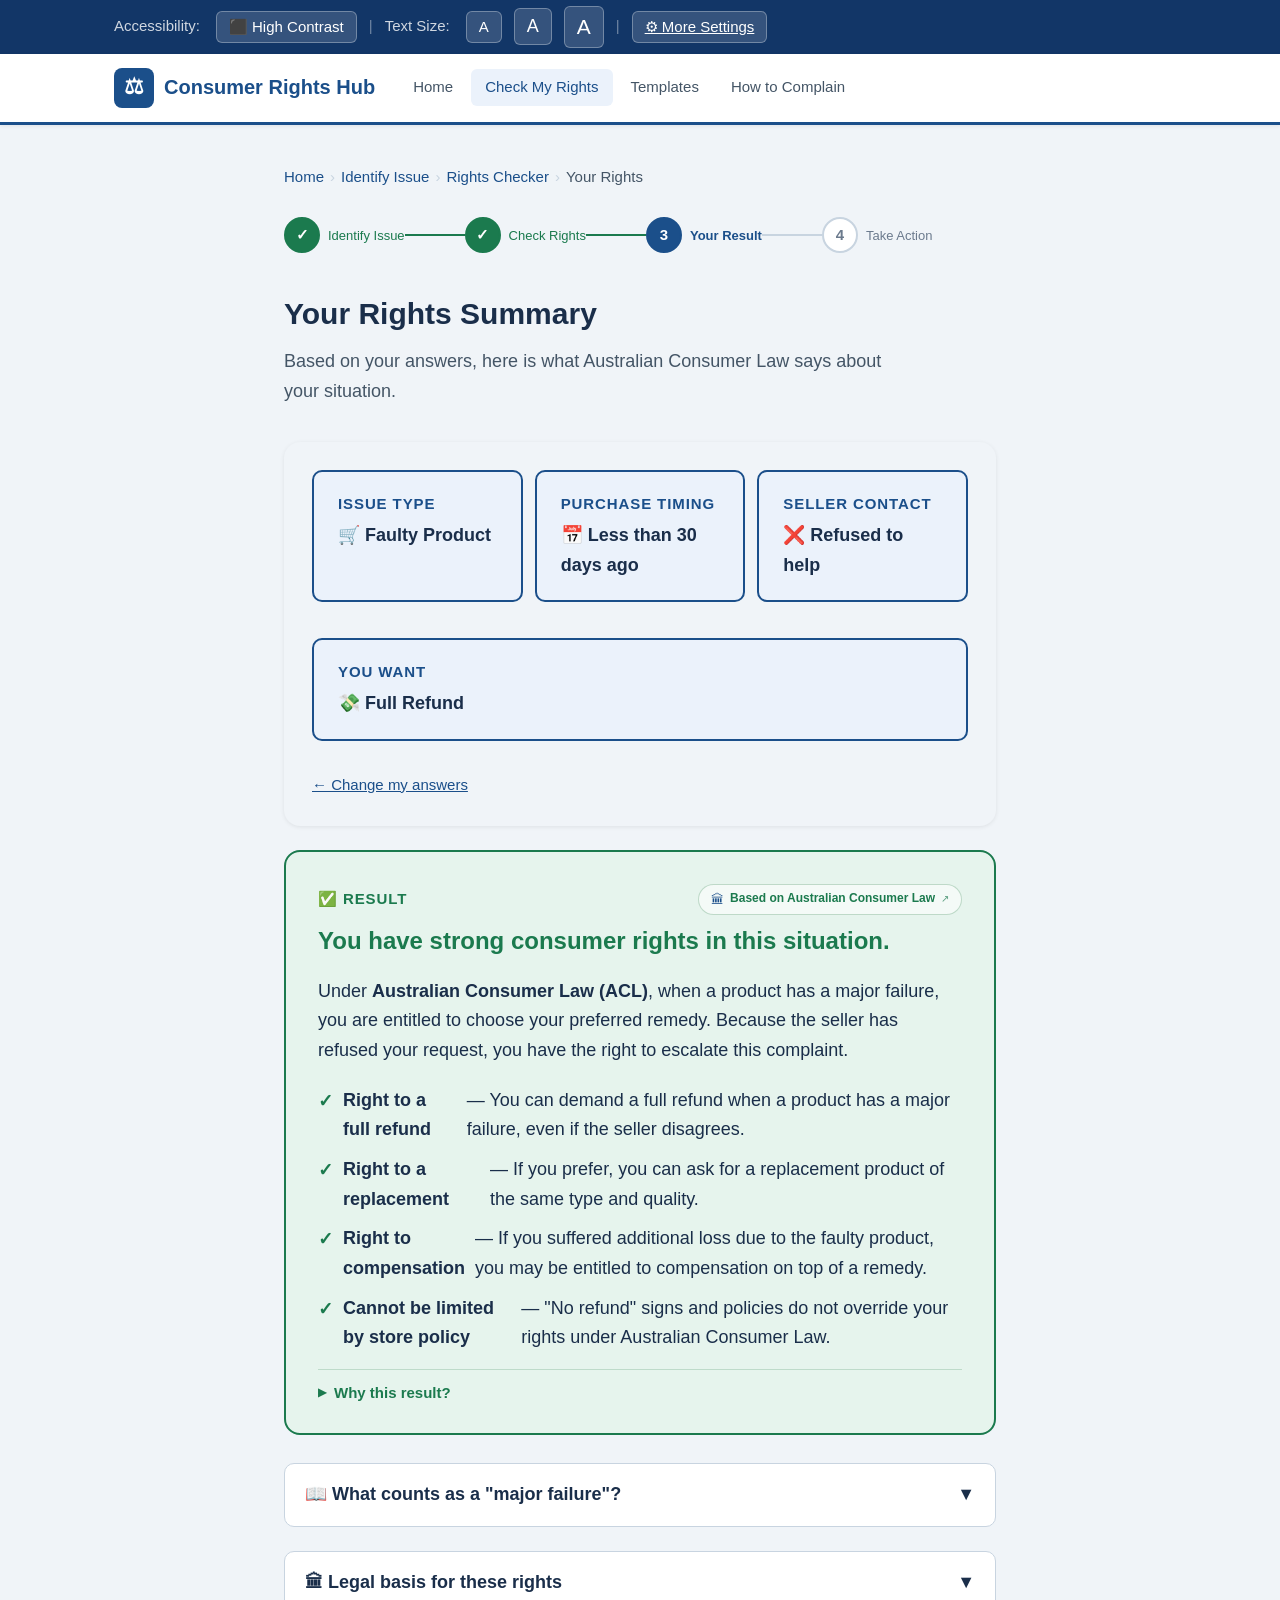
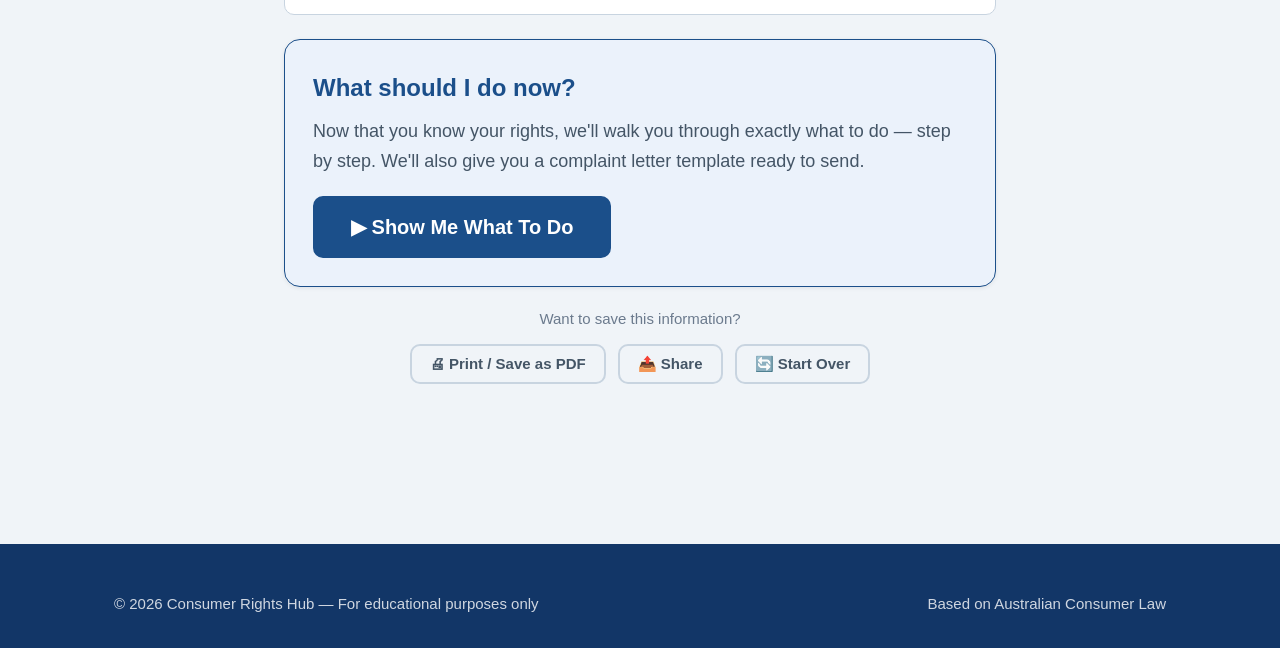
==== commit d24b9921: "Changes to be committed: 	modified:   prototype/action.html 	modified:   prototype/result.html 	modi" ====
--- a/prototype/result.html
+++ b/prototype/result.html
@@ -221,10 +221,7 @@
       </p>
       <div class="flex-gap">
         <a href="action.html" class="btn btn-primary btn-lg">
-          ▶ Get My Action Plan
-        </a>
-        <a href="templates.html" class="btn btn-outline">
-          📄 Get Letter Template
+          ▶ Show Me What To Do
         </a>
       </div>
     </div>
